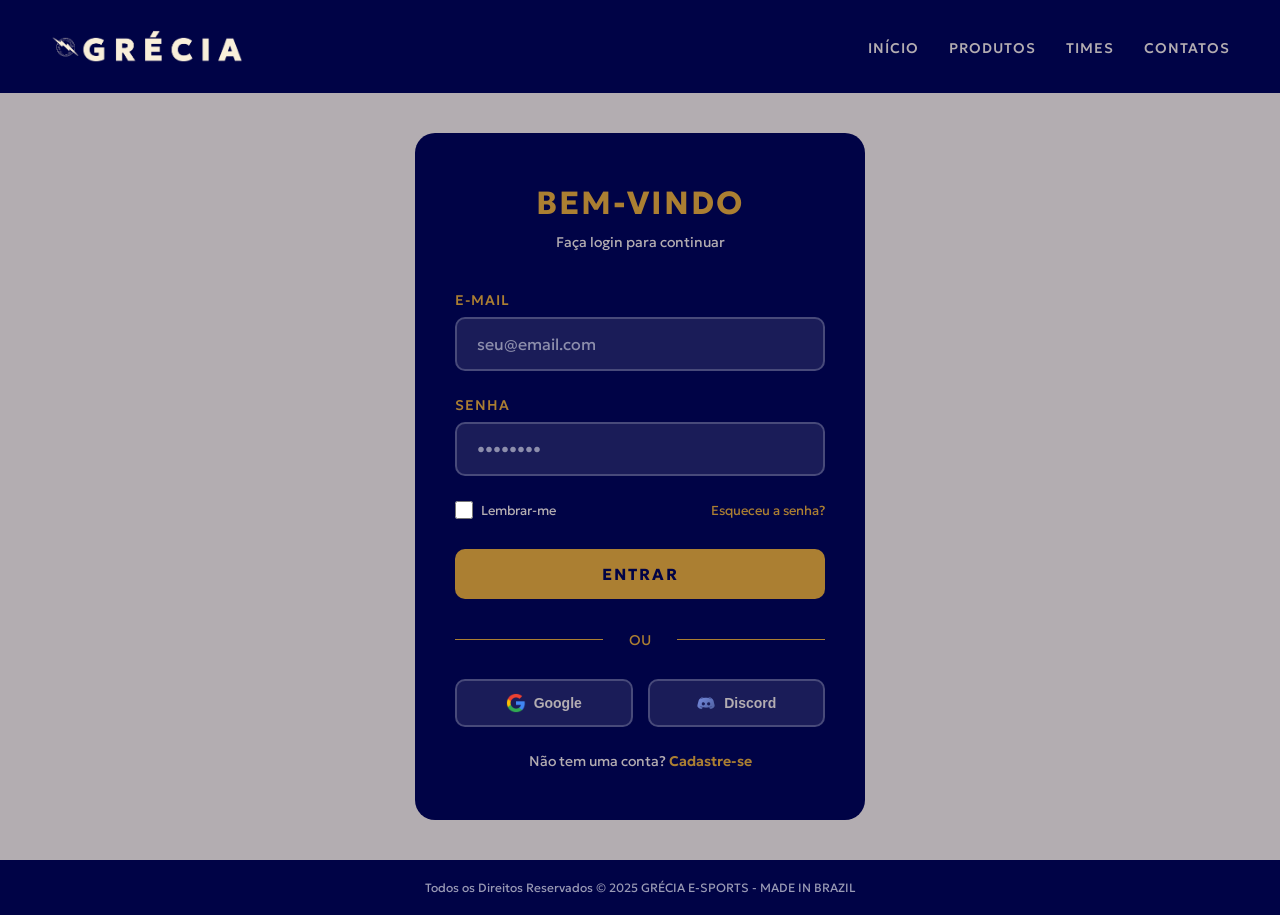
==== index-login.html @ 0369088f "fix:login" ====
<!DOCTYPE html>
<html lang="pt-BR">
<head>
  <meta charset="UTF-8">
  <meta name="viewport" content="width=device-width, initial-scale=1.0">
  <title>Login - Grécia E-Sports</title>
  <link rel="preconnect" href="https://fonts.googleapis.com">
  <link rel="preconnect" href="https://fonts.gstatic.com" crossorigin>
  <link href="https://fonts.googleapis.com/css2?family=Geologica:wght@100..900&display=swap" rel="stylesheet">
  <style>
    * {
      margin: 0;
      padding: 0;
      box-sizing: border-box;
    }

    body {
      font-family: 'Geologica', sans-serif;
      background: #B3ADB1;
      min-height: 100vh;
      display: flex;
      flex-direction: column;
      color: white;
    }

    /* Header */
    header {
      display: flex;
      justify-content: space-between;
      align-items: center;
      padding: 30px 50px;
      background: #000346;
      backdrop-filter: blur(10px);
    }

    .logo {
      display: flex;
      align-items: center;
      gap: 15px;
    }
    .logo img {
        width: 200px;
        height: auto;
    }
    nav ul {
      display: flex;
      list-style: none;
      gap: 30px;
    }

    nav a {
      color: #B3ADB1;
      text-decoration: none;
      font-weight: 500;
      font-size: 14px;
      letter-spacing: 1px;
      transition: color 0.3s;
    }

    nav a:hover {
      color: #AB7F32;
    }

    /* Container Principal */
    .login-container {
      flex: 1;
      display: flex;
      justify-content: center;
      align-items: center;
      padding: 40px 20px;
    }

    .login-box {
      background: #000346;
      backdrop-filter: blur(20px);
      border-radius: 20px;
      padding: 50px 40px;
      width: 100%;
      max-width: 450px;
    }

    .login-title {
      text-align: center;
      margin-bottom: 40px;
    }

    .login-title h2 {
      font-size: 32px;
      font-weight: 700;
      color: #AB7F32;
      margin-bottom: 10px;
      letter-spacing: 2px;
    }

    .login-title p {
      font-size: 14px;
      color: #B3ADB1;
    }

    /* Formulário */
    .form-group {
      margin-bottom: 25px;
    }

    .form-group label {
      display: block;
      margin-bottom: 8px;
      font-weight: 500;
      font-size: 14px;
      color: #AB7F32;
      letter-spacing: 1px;
    }

    .form-group input {
      width: 100%;
      padding: 15px 20px;
      background: rgba(255, 255, 255, 0.1);
      border: 2px solid rgba(255, 255, 255, 0.2);
      border-radius: 10px;
      color: #AB7F32;
      font-size: 16px;
      font-family: 'Geologica', sans-serif;
      transition: all 0.3s;
    }

    .form-group input:focus {
      outline: none;
      border-color: #AB7F32;
      background: rgba(255, 255, 255, 0.15);
    }

    .form-group input::placeholder {
      color: rgba(255, 255, 255, 0.5);
    }

    .form-options {
      display: flex;
      justify-content: space-between;
      align-items: center;
      margin-bottom: 30px;
      font-size: 13px;
    }

    .remember-me {
      display: flex;
      align-items: center;
      gap: 8px;
      cursor: pointer;
      color: #B3ADB1;
    }

    .remember-me input[type="checkbox"] {
      width: 18px;
      height: 18px;
      cursor: pointer;
      accent-color: #AB7F32;
    }

    .forgot-password {
      color: #AB7F32;
      text-decoration: none;
      transition: opacity 0.3s;
    }

    .forgot-password:hover {
      opacity: 0.8;
    }

    .login-btn {
      width: 100%;
      padding: 15px;
      background: linear-gradient(135deg, #AB7F32 0%, #AB7F32 100%);
      border: none;
      border-radius: 10px;
      color: #000346;
      font-size: 16px;
      font-weight: 700;
      letter-spacing: 2px;
      cursor: pointer;
      transition: transform 0.3s, box-shadow 0.3s;
      font-family: 'Geologica', sans-serif;
        
    }

    .enter{
        text-decoration: none;
        color: #000346;
    }

    .login-btn:hover {
      transform: translateY(-2px);
    }

    .divider {
      text-align: center;
      margin: 30px 0;
      position: relative;
    }

    .divider::before,
    .divider::after {
      content: '';
      position: absolute;
      top: 50%;
      width: 40%;
      height: 1px;
      background: #AB7F32;
    }

    .divider::before {
      left: 0;
    }

    .divider::after {
      right: 0;
    }

    .divider span {
      color: #AB7F32;
      font-size: 14px;
      padding: 0 15px;

    }

    .social-login {
      display: flex;
      gap: 15px;
      margin-bottom: 25px;
    }

    .social-btn {
      flex: 1;
      padding: 12px;
      background: rgba(255, 255, 255, 0.1);
      border: 2px solid rgba(255, 255, 255, 0.2);
      border-radius: 10px;
      color: #B3ADB1;
      font-size: 14px;
      font-weight: 600;
      cursor: pointer;
      transition: all 0.3s;
      display: flex;
      align-items: center;
      justify-content: center;
      gap: 8px;
    }

    .google-icon{
        width: 20px;
    }

    .discord-icon{
        width: 20px;
    }

    .social-btn:hover {
      background: rgba(255, 255, 255, 0.15);
      border-color: #AB7F32;
    }

    .signup-link {
      text-align: center;
      font-size: 14px;
      color: #B3ADB1;
    }

    .signup-link a {
      color: #AB7F32;
      text-decoration: none;
      font-weight: 600;
      transition: opacity 0.3s;
    }

    .signup-link a:hover {
      opacity: 0.8;
    }

    /* Footer */
    footer {
      background: #000346;
      padding: 20px;
      text-align: center;
      font-size: 12px;
      color: rgba(255, 255, 255, 0.6);
    }

    .notification {
      position: fixed;
      top: 20px;
      right: 20px;
      background: linear-gradient(135deg, #AB7F32 0%, #AB7F32 100%);
      color: white;
      padding: 15px 25px;
      border-radius: 10px;
      box-shadow: 0 4px 15px rgba(233, 69, 96, 0.3);
      font-weight: 600;
      z-index: 1000;
      animation: slideIn 0.3s ease;
      display: none;
    }

    @keyframes slideIn {
      from {
        transform: translateX(400px);
        opacity: 0;
      }
      to {
        transform: translateX(0);
        opacity: 1;
      }
    }

    @media (max-width: 768px) {
       body {
        background: url(imagens/telalogin.png) no-repeat center bottom;
        background-size: cover;
        background-attachment: fixed;
       }
      
        header {
        padding: 20px;
        flex-direction: column;
        gap: 20px;
      }

      nav ul {
        gap: 15px;
        flex-wrap: wrap;
        justify-content: center;
      }

      .login-box {
        padding: 40px 25px;
      }

      .social-login {
        flex-direction: column;
      }
      
    }
  </style>
</head>
<body>
  <div class="notification" id="notification"></div>

  <header>
    <div class="logo">
     <img src="imagens/Logo-deitada.png" alt="">
    </div>
    <nav>
      <ul>
        <li><a href="index1.html">INÍCIO</a></li>
        <li><a href="#">PRODUTOS</a></li>
        <li><a href="#">TIMES</a></li>
        <li><a href="#">CONTATOS</a></li>
      </ul>
    </nav>
  </header>

  <div class="login-container">
    <div class="login-box">
      <div class="login-title">
        <h2>BEM-VINDO</h2>
        <p>Faça login para continuar</p>
      </div>

      <form id="loginForm">
        <div class="form-group">
          <label for="email">E-MAIL</label>
          <input type="email" id="email" placeholder="seu@email.com" required>
        </div>

        <div class="form-group">
          <label for="password">SENHA</label>
          <input type="password" id="password" placeholder="••••••••" required>
        </div>

        <div class="form-options">
          <label class="remember-me">
            <input type="checkbox" id="remember">
            <span>Lembrar-me</span>
          </label>
          <a href="#" class="forgot-password">Esqueceu a senha?</a>
        </div>

        <button type="submit" class="login-btn"><a href="index1.html" class="enter">ENTRAR</a></button>
      </form>

      <div class="divider">
        <span>OU</span>
      </div>

      <div class="social-login">
        <button class="social-btn" onclick="loginSocial('Google')">
           <img src="imagens/Google.png" class="google-icon" alt=""><span>Google</span>
        </button>
        <button class="social-btn" onclick="loginSocial('Discord')">
           <img src="imagens/Discord.png" class="discord-icon" alt=""><span>Discord</span>
        </button>
      </div>

      <div class="signup-link">
        Não tem uma conta? <a href="#">Cadastre-se</a>
      </div>
    </div>
  </div>

  <footer>
    <p>Todos os Direitos Reservados © 2025 GRÉCIA E-SPORTS - MADE IN BRAZIL</p>
  </footer>

  <script>
    const loginForm = document.getElementById('loginForm');
    const notification = document.getElementById('notification');

    function showNotification(message, duration = 3000) {
      notification.textContent = message;
      notification.style.display = 'block';
      
      setTimeout(() => {
        notification.style.display = 'none';
      }, duration);
    }

    loginForm.addEventListener('submit', (e) => {
      e.preventDefault();
      
      const email = document.getElementById('email').value;
      const password = document.getElementById('password').value;
      const remember = document.getElementById('remember').checked;

      // Simulação de login
      showNotification('✓ Login realizado com sucesso!');
      
      // Aqui você adicionaria a lógica real de autenticação
      setTimeout(() => {
        // window.location.href = 'index1.html';
      }, 1500);
    });

    function loginSocial(platform) {
      showNotification(`Login com ${platform} em desenvolvimento...`);
    }

    // Animação de entrada suave
    document.addEventListener('DOMContentLoaded', () => {
      document.querySelector('.login-box').style.animation = 'slideIn 0.5s ease';
    });
  </script>
</body>
</html>
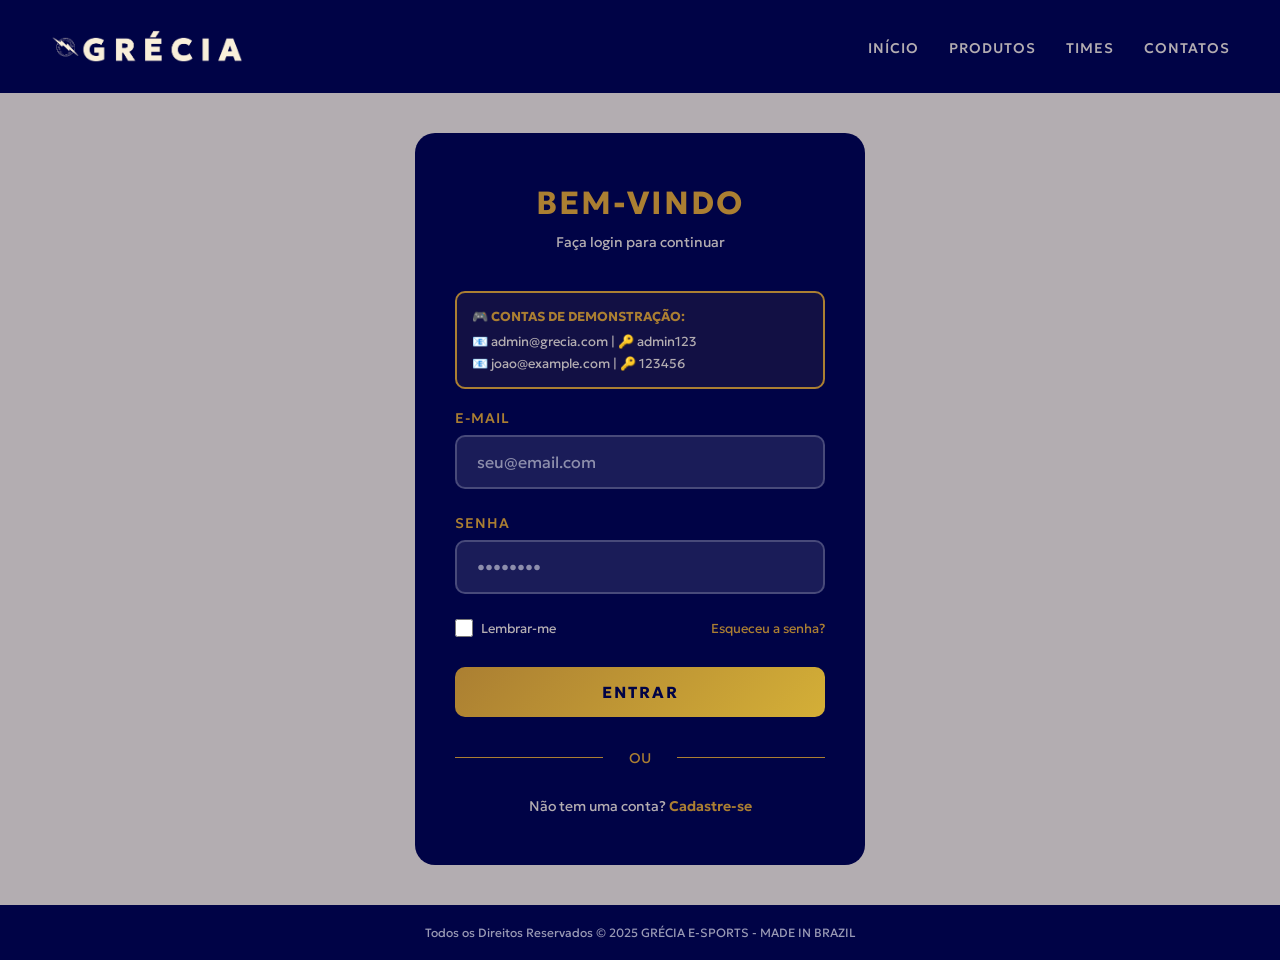
==== commit 816604cf: "feat" ====
--- a/index-login.html
+++ b/index-login.html
@@ -23,7 +23,6 @@
       color: white;
     }
 
-    /* Header */
     header {
       display: flex;
       justify-content: space-between;
@@ -38,10 +37,12 @@
       align-items: center;
       gap: 15px;
     }
+    
     .logo img {
-        width: 200px;
-        height: auto;
-    }
+      width: 200px;
+      height: auto;
+    }
+    
     nav ul {
       display: flex;
       list-style: none;
@@ -61,7 +62,6 @@
       color: #AB7F32;
     }
 
-    /* Container Principal */
     .login-container {
       flex: 1;
       display: flex;
@@ -97,7 +97,6 @@
       color: #B3ADB1;
     }
 
-    /* Formulário */
     .form-group {
       margin-bottom: 25px;
     }
@@ -117,7 +116,7 @@
       background: rgba(255, 255, 255, 0.1);
       border: 2px solid rgba(255, 255, 255, 0.2);
       border-radius: 10px;
-      color: #AB7F32;
+      color: white;
       font-size: 16px;
       font-family: 'Geologica', sans-serif;
       transition: all 0.3s;
@@ -169,7 +168,7 @@
     .login-btn {
       width: 100%;
       padding: 15px;
-      background: linear-gradient(135deg, #AB7F32 0%, #AB7F32 100%);
+      background: linear-gradient(135deg, #AB7F32 0%, #d4af37 100%);
       border: none;
       border-radius: 10px;
       color: #000346;
@@ -179,12 +178,6 @@
       cursor: pointer;
       transition: transform 0.3s, box-shadow 0.3s;
       font-family: 'Geologica', sans-serif;
-        
-    }
-
-    .enter{
-        text-decoration: none;
-        color: #000346;
     }
 
     .login-btn:hover {
@@ -219,49 +212,13 @@
       color: #AB7F32;
       font-size: 14px;
       padding: 0 15px;
-
-    }
-
-    .social-login {
-      display: flex;
-      gap: 15px;
-      margin-bottom: 25px;
-    }
-
-    .social-btn {
-      flex: 1;
-      padding: 12px;
-      background: rgba(255, 255, 255, 0.1);
-      border: 2px solid rgba(255, 255, 255, 0.2);
-      border-radius: 10px;
-      color: #B3ADB1;
-      font-size: 14px;
-      font-weight: 600;
-      cursor: pointer;
-      transition: all 0.3s;
-      display: flex;
-      align-items: center;
-      justify-content: center;
-      gap: 8px;
-    }
-
-    .google-icon{
-        width: 20px;
-    }
-
-    .discord-icon{
-        width: 20px;
-    }
-
-    .social-btn:hover {
-      background: rgba(255, 255, 255, 0.15);
-      border-color: #AB7F32;
     }
 
     .signup-link {
       text-align: center;
       font-size: 14px;
       color: #B3ADB1;
+      margin-top: 20px;
     }
 
     .signup-link a {
@@ -269,13 +226,13 @@
       text-decoration: none;
       font-weight: 600;
       transition: opacity 0.3s;
+      cursor: pointer;
     }
 
     .signup-link a:hover {
       opacity: 0.8;
     }
 
-    /* Footer */
     footer {
       background: #000346;
       padding: 20px;
@@ -288,15 +245,28 @@
       position: fixed;
       top: 20px;
       right: 20px;
-      background: linear-gradient(135deg, #AB7F32 0%, #AB7F32 100%);
-      color: white;
       padding: 15px 25px;
       border-radius: 10px;
-      box-shadow: 0 4px 15px rgba(233, 69, 96, 0.3);
       font-weight: 600;
       z-index: 1000;
       animation: slideIn 0.3s ease;
       display: none;
+      box-shadow: 0 4px 15px rgba(0, 0, 0, 0.3);
+    }
+
+    .notification.success {
+      background: #4CAF50;
+      color: white;
+    }
+
+    .notification.error {
+      background: #f44336;
+      color: white;
+    }
+
+    .notification.info {
+      background: #AB7F32;
+      color: white;
     }
 
     @keyframes slideIn {
@@ -310,14 +280,31 @@
       }
     }
 
+    .demo-info {
+      background: rgba(171, 127, 50, 0.1);
+      border: 2px solid #AB7F32;
+      border-radius: 10px;
+      padding: 15px;
+      margin-bottom: 20px;
+      color: #B3ADB1;
+      font-size: 13px;
+    }
+
+    .demo-info strong {
+      color: #AB7F32;
+      display: block;
+      margin-bottom: 8px;
+    }
+
+    .demo-credentials {
+      display: flex;
+      flex-direction: column;
+      gap: 5px;
+      margin-top: 8px;
+    }
+
     @media (max-width: 768px) {
-       body {
-        background: url(imagens/telalogin.png) no-repeat center bottom;
-        background-size: cover;
-        background-attachment: fixed;
-       }
-      
-        header {
+      header {
         padding: 20px;
         flex-direction: column;
         gap: 20px;
@@ -332,11 +319,6 @@
       .login-box {
         padding: 40px 25px;
       }
-
-      .social-login {
-        flex-direction: column;
-      }
-      
     }
   </style>
 </head>
@@ -345,14 +327,14 @@
 
   <header>
     <div class="logo">
-     <img src="imagens/Logo-deitada.png" alt="">
+      <img src="imagens/Logo-deitada.png" alt="Grécia E-Sports">
     </div>
     <nav>
       <ul>
         <li><a href="index1.html">INÍCIO</a></li>
-        <li><a href="#">PRODUTOS</a></li>
-        <li><a href="#">TIMES</a></li>
-        <li><a href="#">CONTATOS</a></li>
+        <li><a href="index1.html#loja">PRODUTOS</a></li>
+        <li><a href="index2.html">TIMES</a></li>
+        <li><a href="index1.html#footer">CONTATOS</a></li>
       </ul>
     </nav>
   </header>
@@ -360,11 +342,26 @@
   <div class="login-container">
     <div class="login-box">
       <div class="login-title">
-        <h2>BEM-VINDO</h2>
-        <p>Faça login para continuar</p>
+        <h2 id="formTitle">BEM-VINDO</h2>
+        <p id="formSubtitle">Faça login para continuar</p>
       </div>
 
+      <!-- Informações de demonstração -->
+      <div class="demo-info" id="demoInfo">
+        <strong>🎮 CONTAS DE DEMONSTRAÇÃO:</strong>
+        <div class="demo-credentials">
+          <span>📧 admin@grecia.com | 🔑 admin123</span>
+          <span>📧 joao@example.com | 🔑 123456</span>
+        </div>
+      </div>
+
+      <!-- Formulário de Login -->
       <form id="loginForm">
+        <div class="form-group" id="nameGroup" style="display: none;">
+          <label for="name">NOME COMPLETO</label>
+          <input type="text" id="name" placeholder="Seu nome completo">
+        </div>
+
         <div class="form-group">
           <label for="email">E-MAIL</label>
           <input type="email" id="email" placeholder="seu@email.com" required>
@@ -375,7 +372,12 @@
           <input type="password" id="password" placeholder="••••••••" required>
         </div>
 
-        <div class="form-options">
+        <div class="form-group" id="confirmPasswordGroup" style="display: none;">
+          <label for="confirmPassword">CONFIRMAR SENHA</label>
+          <input type="password" id="confirmPassword" placeholder="••••••••">
+        </div>
+
+        <div class="form-options" id="loginOptions">
           <label class="remember-me">
             <input type="checkbox" id="remember">
             <span>Lembrar-me</span>
@@ -383,24 +385,16 @@
           <a href="#" class="forgot-password">Esqueceu a senha?</a>
         </div>
 
-        <button type="submit" class="login-btn"><a href="index1.html" class="enter">ENTRAR</a></button>
+        <button type="submit" class="login-btn" id="submitBtn">ENTRAR</button>
       </form>
 
       <div class="divider">
         <span>OU</span>
       </div>
 
-      <div class="social-login">
-        <button class="social-btn" onclick="loginSocial('Google')">
-           <img src="imagens/Google.png" class="google-icon" alt=""><span>Google</span>
-        </button>
-        <button class="social-btn" onclick="loginSocial('Discord')">
-           <img src="imagens/Discord.png" class="discord-icon" alt=""><span>Discord</span>
-        </button>
-      </div>
-
       <div class="signup-link">
-        Não tem uma conta? <a href="#">Cadastre-se</a>
+        <span id="toggleText">Não tem uma conta?</span>
+        <a href="#" id="toggleForm">Cadastre-se</a>
       </div>
     </div>
   </div>
@@ -410,11 +404,100 @@
   </footer>
 
   <script>
+    // Sistema de Autenticação
+    const AuthSystem = {
+        users: [
+            { id: 1, name: "João Silva", email: "joao@example.com", password: "123456" },
+            { id: 2, name: "Maria Santos", email: "maria@example.com", password: "senha123" },
+            { id: 3, name: "Admin", email: "admin@grecia.com", password: "admin123" }
+        ],
+
+        init() {
+            const saved = localStorage.getItem('greciaUsers');
+            if (saved) {
+                this.users = JSON.parse(saved);
+            } else {
+                this.saveUsers();
+            }
+        },
+
+        saveUsers() {
+            localStorage.setItem('greciaUsers', JSON.stringify(this.users));
+        },
+
+        register(name, email, password) {
+            if (this.users.find(u => u.email === email)) {
+                return { success: false, message: 'Este e-mail já está cadastrado!' };
+            }
+
+            const newUser = {
+                id: this.users.length + 1,
+                name: name,
+                email: email,
+                password: password
+            };
+
+            this.users.push(newUser);
+            this.saveUsers();
+
+            return { success: true, message: 'Cadastro realizado com sucesso!' };
+        },
+
+        login(email, password, remember = false) {
+            const user = this.users.find(u => u.email === email && u.password === password);
+
+            if (user) {
+                const sessionData = {
+                    id: user.id,
+                    name: user.name,
+                    email: user.email,
+                    loginTime: new Date().toISOString()
+                };
+
+                sessionStorage.setItem('greciaUser', JSON.stringify(sessionData));
+
+                if (remember) {
+                    localStorage.setItem('greciaUserRemember', JSON.stringify(sessionData));
+                }
+
+                return { success: true, message: 'Login realizado com sucesso!', user: sessionData };
+            }
+
+            return { success: false, message: 'E-mail ou senha incorretos!' };
+        },
+
+        isLoggedIn() {
+            const sessionUser = sessionStorage.getItem('greciaUser');
+            const rememberUser = localStorage.getItem('greciaUserRemember');
+
+            if (sessionUser) return JSON.parse(sessionUser);
+            if (rememberUser) {
+                const user = JSON.parse(rememberUser);
+                sessionStorage.setItem('greciaUser', JSON.stringify(user));
+                return user;
+            }
+            return null;
+        }
+    };
+
+    // Interface
+    const notification = document.getElementById('notification');
     const loginForm = document.getElementById('loginForm');
-    const notification = document.getElementById('notification');
-
-    function showNotification(message, duration = 3000) {
+    const toggleForm = document.getElementById('toggleForm');
+    const formTitle = document.getElementById('formTitle');
+    const formSubtitle = document.getElementById('formSubtitle');
+    const submitBtn = document.getElementById('submitBtn');
+    const nameGroup = document.getElementById('nameGroup');
+    const confirmPasswordGroup = document.getElementById('confirmPasswordGroup');
+    const loginOptions = document.getElementById('loginOptions');
+    const toggleText = document.getElementById('toggleText');
+    const demoInfo = document.getElementById('demoInfo');
+
+    let isLoginMode = true;
+
+    function showNotification(message, type = 'info', duration = 3000) {
       notification.textContent = message;
+      notification.className = `notification ${type}`;
       notification.style.display = 'block';
       
       setTimeout(() => {
@@ -422,30 +505,105 @@
       }, duration);
     }
 
+    // Alternar entre login e cadastro
+    toggleForm.addEventListener('click', (e) => {
+      e.preventDefault();
+      isLoginMode = !isLoginMode;
+
+      if (isLoginMode) {
+        formTitle.textContent = 'BEM-VINDO';
+        formSubtitle.textContent = 'Faça login para continuar';
+        submitBtn.textContent = 'ENTRAR';
+        toggleText.textContent = 'Não tem uma conta?';
+        toggleForm.textContent = 'Cadastre-se';
+        nameGroup.style.display = 'none';
+        confirmPasswordGroup.style.display = 'none';
+        loginOptions.style.display = 'flex';
+        demoInfo.style.display = 'block';
+      } else {
+        formTitle.textContent = 'CRIAR CONTA';
+        formSubtitle.textContent = 'Cadastre-se para começar';
+        submitBtn.textContent = 'CADASTRAR';
+        toggleText.textContent = 'Já tem uma conta?';
+        toggleForm.textContent = 'Fazer login';
+        nameGroup.style.display = 'block';
+        confirmPasswordGroup.style.display = 'block';
+        loginOptions.style.display = 'none';
+        demoInfo.style.display = 'none';
+      }
+
+      loginForm.reset();
+    });
+
+    // Processar formulário
     loginForm.addEventListener('submit', (e) => {
       e.preventDefault();
       
       const email = document.getElementById('email').value;
       const password = document.getElementById('password').value;
-      const remember = document.getElementById('remember').checked;
-
-      // Simulação de login
-      showNotification('✓ Login realizado com sucesso!');
-      
-      // Aqui você adicionaria a lógica real de autenticação
+
+      if (isLoginMode) {
+        // LOGIN
+        const remember = document.getElementById('remember').checked;
+        const result = AuthSystem.login(email, password, remember);
+
+        if (result.success) {
+          showNotification(result.message, 'success');
+          
+          setTimeout(() => {
+            const redirectUrl = localStorage.getItem('greciaRedirectUrl') || 'index1.html';
+            localStorage.removeItem('greciaRedirectUrl');
+            window.location.href = redirectUrl;
+          }, 1500);
+        } else {
+          showNotification(result.message, 'error');
+        }
+      } else {
+        // CADASTRO
+        const name = document.getElementById('name').value;
+        const confirmPassword = document.getElementById('confirmPassword').value;
+
+        if (!name) {
+          showNotification('Por favor, preencha seu nome completo!', 'error');
+          return;
+        }
+
+        if (password !== confirmPassword) {
+          showNotification('As senhas não coincidem!', 'error');
+          return;
+        }
+
+        if (password.length < 6) {
+          showNotification('A senha deve ter no mínimo 6 caracteres!', 'error');
+          return;
+        }
+
+        const result = AuthSystem.register(name, email, password);
+
+        if (result.success) {
+          showNotification(result.message, 'success');
+          
+          setTimeout(() => {
+            // Auto-login após cadastro
+            AuthSystem.login(email, password, false);
+            window.location.href = 'index1.html';
+          }, 1500);
+        } else {
+          showNotification(result.message, 'error');
+        }
+      }
+    });
+
+    // Inicializar sistema
+    AuthSystem.init();
+
+    // Verificar se já está logado
+    if (AuthSystem.isLoggedIn()) {
+      showNotification('Você já está logado! Redirecionando...', 'info');
       setTimeout(() => {
-        // window.location.href = 'index1.html';
+        window.location.href = 'index1.html';
       }, 1500);
-    });
-
-    function loginSocial(platform) {
-      showNotification(`Login com ${platform} em desenvolvimento...`);
-    }
-
-    // Animação de entrada suave
-    document.addEventListener('DOMContentLoaded', () => {
-      document.querySelector('.login-box').style.animation = 'slideIn 0.5s ease';
-    });
+    }
   </script>
 </body>
 </html>
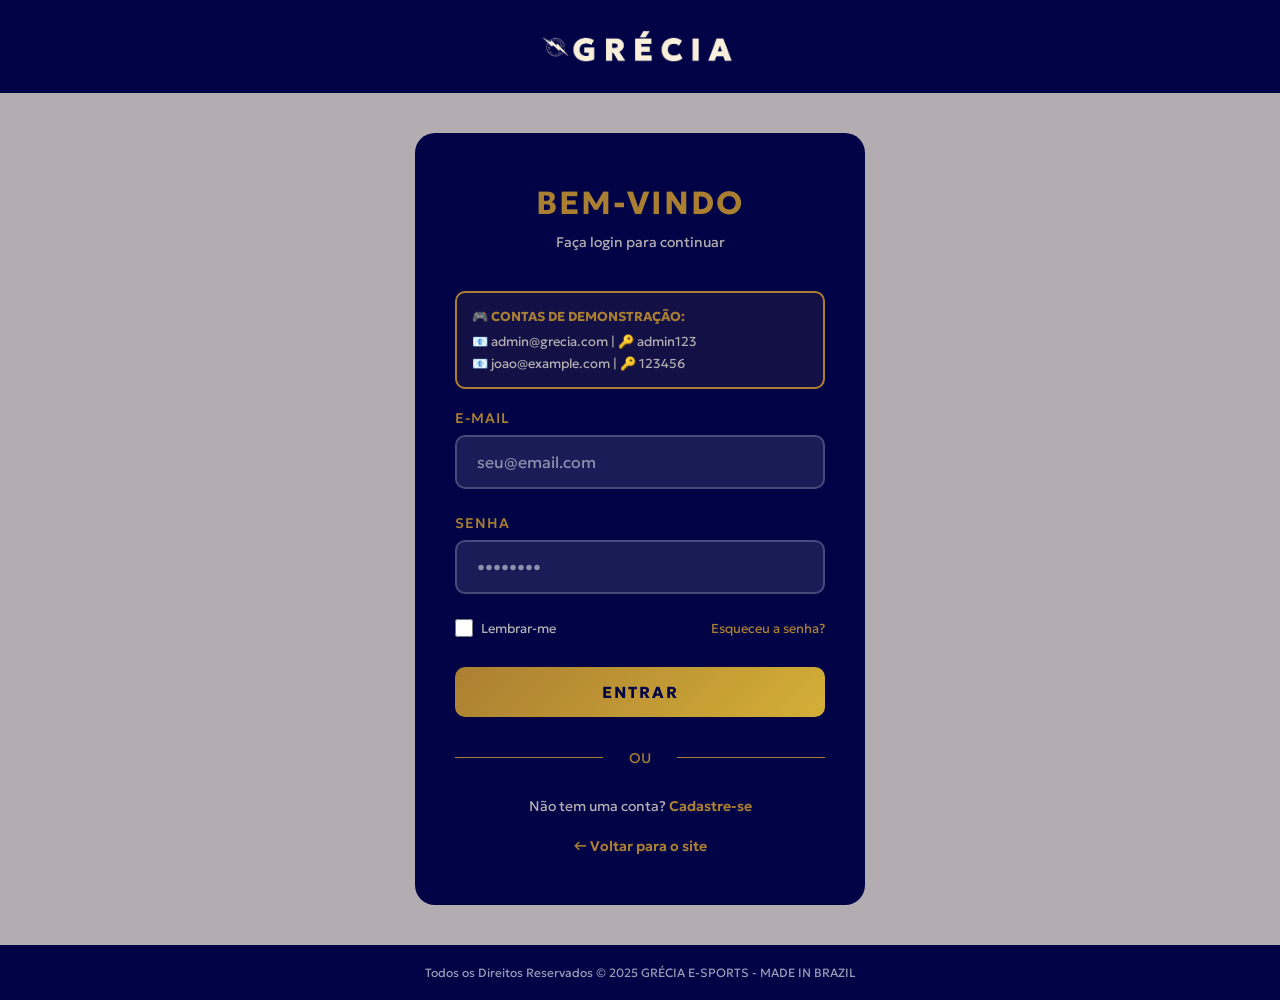
==== commit 9233ade0: "site 3.0" ====
--- a/index-login.html
+++ b/index-login.html
@@ -25,7 +25,7 @@
 
     header {
       display: flex;
-      justify-content: space-between;
+      justify-content: center;
       align-items: center;
       padding: 30px 50px;
       background: #000346;
@@ -41,25 +41,6 @@
     .logo img {
       width: 200px;
       height: auto;
-    }
-    
-    nav ul {
-      display: flex;
-      list-style: none;
-      gap: 30px;
-    }
-
-    nav a {
-      color: #B3ADB1;
-      text-decoration: none;
-      font-weight: 500;
-      font-size: 14px;
-      letter-spacing: 1px;
-      transition: color 0.3s;
-    }
-
-    nav a:hover {
-      color: #AB7F32;
     }
 
     .login-container {
@@ -233,6 +214,23 @@
       opacity: 0.8;
     }
 
+    .back-to-site {
+      text-align: center;
+      margin-top: 20px;
+    }
+
+    .back-to-site a {
+      color: #AB7F32;
+      text-decoration: none;
+      font-size: 14px;
+      font-weight: 600;
+      transition: opacity 0.3s;
+    }
+
+    .back-to-site a:hover {
+      opacity: 0.8;
+    }
+
     footer {
       background: #000346;
       padding: 20px;
@@ -306,18 +304,14 @@
     @media (max-width: 768px) {
       header {
         padding: 20px;
-        flex-direction: column;
-        gap: 20px;
-      }
-
-      nav ul {
-        gap: 15px;
-        flex-wrap: wrap;
-        justify-content: center;
       }
 
       .login-box {
         padding: 40px 25px;
+      }
+
+      .logo img {
+        width: 150px;
       }
     }
   </style>
@@ -329,14 +323,6 @@
     <div class="logo">
       <img src="imagens/Logo-deitada.png" alt="Grécia E-Sports">
     </div>
-    <nav>
-      <ul>
-        <li><a href="index1.html">INÍCIO</a></li>
-        <li><a href="index1.html#loja">PRODUTOS</a></li>
-        <li><a href="index2.html">TIMES</a></li>
-        <li><a href="index1.html#footer">CONTATOS</a></li>
-      </ul>
-    </nav>
   </header>
 
   <div class="login-container">
@@ -395,6 +381,10 @@
       <div class="signup-link">
         <span id="toggleText">Não tem uma conta?</span>
         <a href="#" id="toggleForm">Cadastre-se</a>
+      </div>
+
+      <div class="back-to-site">
+        <a href="index1.html">← Voltar para o site</a>
       </div>
     </div>
   </div>
